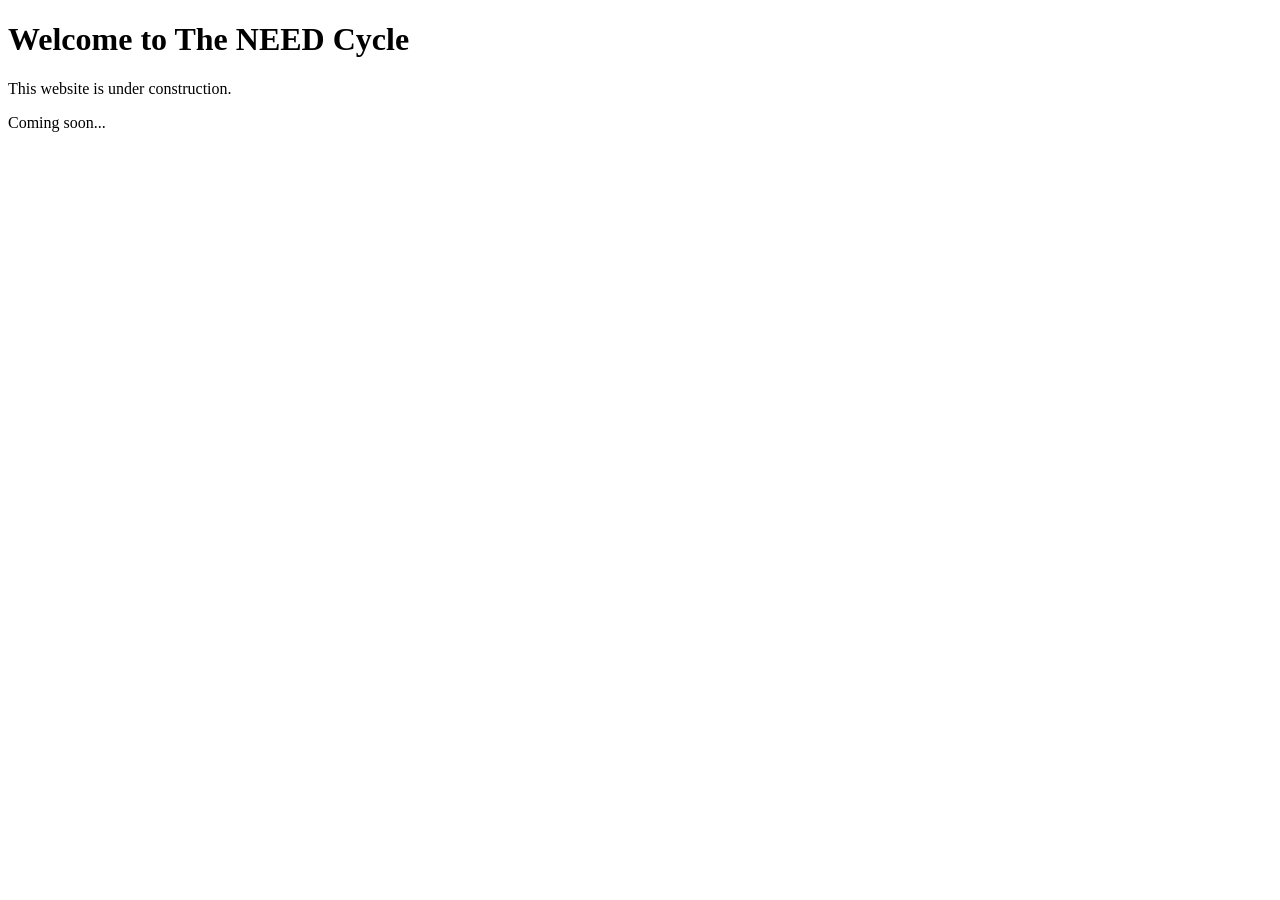
==== index.html @ a653f2eb "Create index.html" ====
<!DOCTYPE html>
<html lang="en">
<head>
    <meta charset="UTF-8">
    <meta name="viewport" content="width=device-width, initial-scale=1.0">
    <title>The NEED Cycle</title>
</head>

<body>

<h1>Welcome to The NEED Cycle</h1>

<p>This website is under construction.</p>

<p>Coming soon...</p>

</body>
</html>
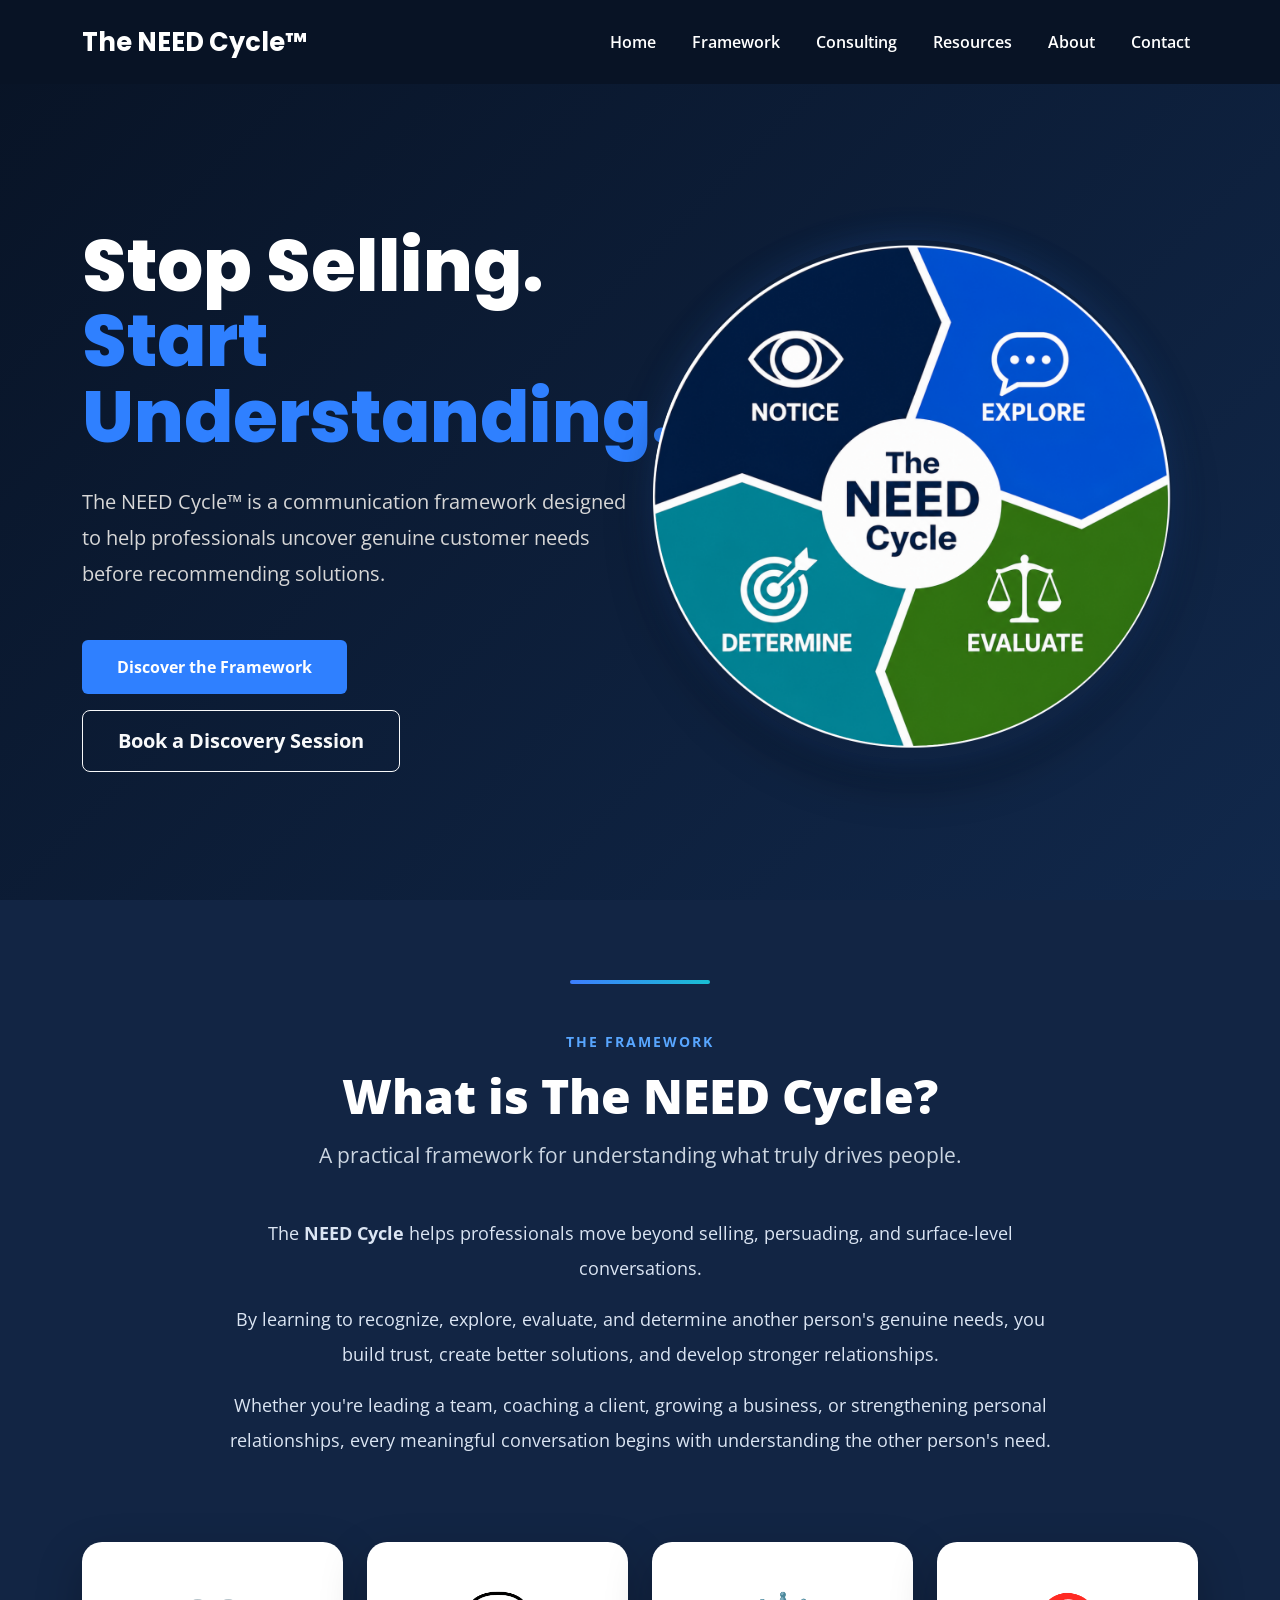
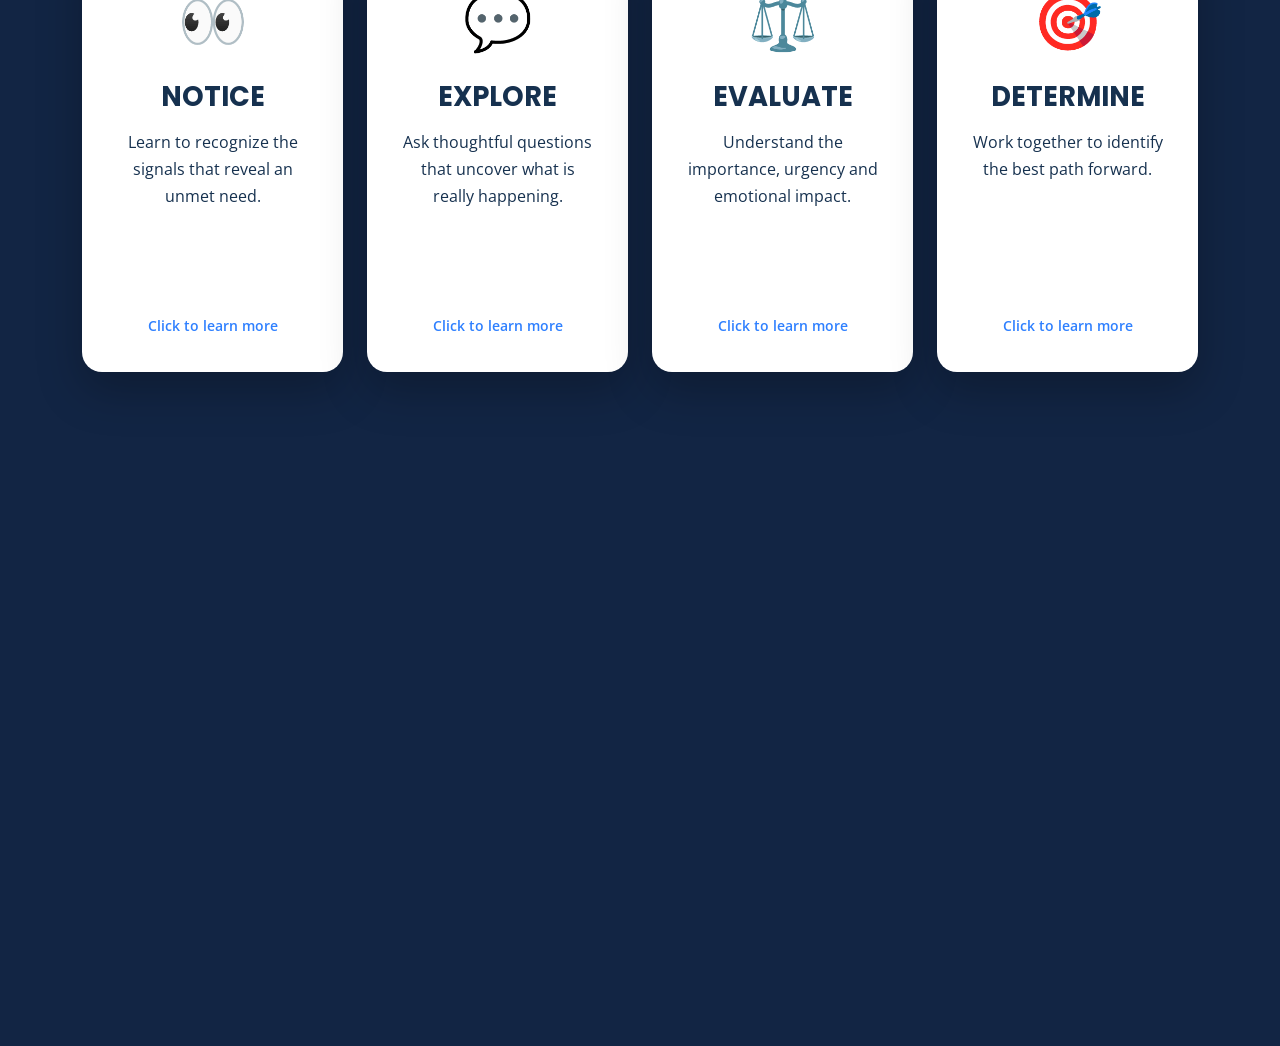
==== commit 034b8a94: "Added interactive NEED Cycle learning cards" ====
--- a/index.html
+++ b/index.html
@@ -1,18 +1,492 @@
 <!DOCTYPE html>
 <html lang="en">
+
 <head>
+
     <meta charset="UTF-8">
     <meta name="viewport" content="width=device-width, initial-scale=1.0">
-    <title>The NEED Cycle</title>
+
+    <title>The NEED Cycle™</title>
+
+    <!-- Bootstrap -->
+    <link href="https://cdn.jsdelivr.net/npm/bootstrap@5.3.7/dist/css/bootstrap.min.css" rel="stylesheet">
+
+    <!-- Google Fonts -->
+    <link href="https://fonts.googleapis.com/css2?family=Poppins:wght@300;400;600;700;800&family=Open+Sans:wght@300;400;600&display=swap" rel="stylesheet">
+
+    <!-- Custom CSS -->
+    <link rel="stylesheet" href="styles.css">
+
 </head>
 
 <body>
 
-<h1>Welcome to The NEED Cycle</h1>
-
-<p>This website is under construction.</p>
-
-<p>Coming soon...</p>
+<!-- ===========================
+     Navigation
+=========================== -->
+
+<nav class="navbar navbar-expand-lg navbar-dark fixed-top">
+
+    <div class="container">
+
+        <a class="navbar-brand fw-bold" href="#">
+            The NEED Cycle™
+        </a>
+
+        <button class="navbar-toggler" type="button"
+                data-bs-toggle="collapse"
+                data-bs-target="#navbar">
+
+            <span class="navbar-toggler-icon"></span>
+
+        </button>
+
+        <div class="collapse navbar-collapse" id="navbar">
+
+            <ul class="navbar-nav ms-auto">
+
+                <li class="nav-item">
+                    <a class="nav-link active" href="#">Home</a>
+                </li>
+
+                <li class="nav-item">
+                    <a class="nav-link" href="#">Framework</a>
+                </li>
+
+                <li class="nav-item">
+                    <a class="nav-link" href="#">Consulting</a>
+                </li>
+
+                <li class="nav-item">
+                    <a class="nav-link" href="#">Resources</a>
+                </li>
+
+                <li class="nav-item">
+                    <a class="nav-link" href="#">About</a>
+                </li>
+
+                <li class="nav-item">
+                    <a class="nav-link" href="#">Contact</a>
+                </li>
+
+            </ul>
+
+        </div>
+
+    </div>
+
+</nav>
+
+<!-- ===========================
+     Hero Section
+=========================== -->
+
+<section class="hero">
+
+<div class="container">
+
+<div class="row align-items-center">
+
+<div class="col-lg-6">
+
+<h1>
+
+Stop Selling.<br>
+
+<span>Start Understanding.</span>
+
+</h1>
+
+<p>
+
+The NEED Cycle™ is a communication framework designed to help professionals uncover genuine customer needs before recommending solutions.
+
+</p>
+
+<div class="mt-5 d-flex flex-wrap gap-3">
+
+<a href="#about-framework" class="btn btn-primary">
+    Discover the Framework
+</a>
+
+<a href="#" class="btn btn-outline-light btn-lg">
+
+Book a Discovery Session
+
+</a>
+
+</div>
+
+</div>
+
+<div class="col-lg-6 text-center">
+
+    <img
+        src="images/need-cycle-wheel.png"
+        alt="The NEED Cycle Framework"
+        class="img-fluid hero-wheel">
+
+</div>
+
+</div>
+
+</div>
+
+</section>
+
+<!-- ==========================
+     WHAT IS THE NEED CYCLE
+===========================-->
+
+<section id="about-framework">
+
+    <div class="container">
+
+        <div class="section-divider"></div>
+
+        <div class="section-heading">
+
+            <span class="section-tag">
+                THE FRAMEWORK
+            </span>
+
+            <h2>
+                What is The NEED Cycle?
+            </h2>
+
+            <p class="section-subtitle">
+                A practical framework for understanding what truly drives people.
+            </p>
+
+        </div>
+
+        <div class="framework-intro">
+
+            <p>
+
+                The <strong>NEED Cycle</strong> helps professionals move beyond
+                selling, persuading, and surface-level conversations.
+
+            </p>
+
+            <p>
+
+                By learning to recognize, explore, evaluate, and determine
+                another person's genuine needs, you build trust, create better
+                solutions, and develop stronger relationships.
+
+            </p>
+
+            <p>
+
+                Whether you're leading a team, coaching a client, growing a
+                business, or strengthening personal relationships, every
+                meaningful conversation begins with understanding the other
+                person's need.
+
+            </p>
+
+        </div>
+
+        <div class="row g-4 mt-2 justify-content-center">
+
+    <div class="col-md-6 col-xl-3">
+
+        <div class="flip-card" tabindex="0">
+
+            <div class="flip-card-inner">
+
+                <div class="flip-card-front">
+
+                    <div class="need-icon">
+                        👀
+                    </div>
+
+                    <h3>NOTICE</h3>
+
+                    <p>
+                        Learn to recognize the signals that reveal an unmet need.
+                    </p>
+
+                    <span class="flip-hint">
+                        Click to learn more
+                    </span>
+
+                </div>
+
+                <div class="flip-card-back">
+
+                    <h3>NOTICE</h3>
+
+                    <p class="mini-title">
+                        Purpose
+                    </p>
+
+                    <p>
+                        Recognize that a genuine need exists before attempting to solve anything.
+                    </p>
+
+                    <ul>
+
+                        <li>Listen for emotion</li>
+
+                        <li>Watch body language</li>
+
+                        <li>Notice repeated concerns</li>
+
+                        <li>Pay attention to hesitation</li>
+
+                    </ul>
+
+                    <p class="quote">
+
+                        "The first need you hear isn't always the real need."
+
+                    </p>
+
+                </div>
+
+            </div>
+
+        </div>
+
+    </div>
+
+
+
+    <div class="col-md-6 col-xl-3">
+
+        <div class="flip-card" tabindex="0">
+
+            <div class="flip-card-inner">
+
+                <div class="flip-card-front">
+
+                    <div class="need-icon">
+                        💬
+                    </div>
+
+                    <h3>EXPLORE</h3>
+
+                    <p>
+                        Ask thoughtful questions that uncover what is really happening.
+                    </p>
+
+                    <span class="flip-hint">
+
+                        Click to learn more
+
+                    </span>
+
+                </div>
+
+                <div class="flip-card-back">
+
+                    <h3>EXPLORE</h3>
+
+                    <p class="mini-title">
+
+                        Purpose
+
+                    </p>
+
+                    <p>
+
+                        Discover the real story before offering solutions.
+
+                    </p>
+
+                    <ul>
+
+                        <li>Ask open questions</li>
+
+                        <li>Listen more than you speak</li>
+
+                        <li>Stay curious</li>
+
+                        <li>Avoid assumptions</li>
+
+                    </ul>
+
+                </div>
+
+            </div>
+
+        </div>
+
+    </div>
+
+
+
+    <div class="col-md-6 col-xl-3">
+
+        <div class="flip-card" tabindex="0">
+
+            <div class="flip-card-inner">
+
+                <div class="flip-card-front">
+
+                    <div class="need-icon">
+
+                        ⚖️
+
+                    </div>
+
+                    <h3>EVALUATE</h3>
+
+                    <p>
+
+                        Understand the importance, urgency and emotional impact.
+
+                    </p>
+
+                    <span class="flip-hint">
+
+                        Click to learn more
+
+                    </span>
+
+                </div>
+
+                <div class="flip-card-back">
+
+                    <h3>EVALUATE</h3>
+
+                    <p class="mini-title">
+
+                        Purpose
+
+                    </p>
+
+                    <p>
+
+                        Measure what truly matters before moving forward.
+
+                    </p>
+
+                    <ul>
+
+                        <li>How important is it?</li>
+
+                        <li>What's the cost?</li>
+
+                        <li>Who is affected?</li>
+
+                        <li>What emotions exist?</li>
+
+                    </ul>
+
+                </div>
+
+            </div>
+
+        </div>
+
+    </div>
+
+
+
+    <div class="col-md-6 col-xl-3">
+
+        <div class="flip-card" tabindex="0">
+
+            <div class="flip-card-inner">
+
+                <div class="flip-card-front">
+
+                    <div class="need-icon">
+
+                        🎯
+
+                    </div>
+
+                    <h3>DETERMINE</h3>
+
+                    <p>
+
+                        Work together to identify the best path forward.
+
+                    </p>
+
+                    <span class="flip-hint">
+
+                        Click to learn more
+
+                    </span>
+
+                </div>
+
+                <div class="flip-card-back">
+
+                    <h3>DETERMINE</h3>
+
+                    <p class="mini-title">
+
+                        Purpose
+
+                    </p>
+
+                    <p>
+
+                        Agree on meaningful action together.
+
+                    </p>
+
+                    <ul>
+
+                        <li>Choose the best solution</li>
+
+                        <li>Create a plan</li>
+
+                        <li>Remove barriers</li>
+
+                        <li>Commit to action</li>
+
+                    </ul>
+
+                </div>
+
+            </div>
+
+        </div>
+
+    </div>
+
+        </div> <!-- End row -->
+
+<div id="lesson-complete" class="lesson-complete">
+
+    <div class="completion-icon">
+        🎉
+    </div>
+
+    <h3>Congratulations!</h3>
+
+    <p>
+        You've just completed your first lesson in
+        <strong>The NEED Cycle™.</strong>
+    </p>
+
+    <p>
+        Understanding another person's genuine needs is the
+        foundation of stronger leadership, better sales,
+        deeper coaching, and healthier relationships.
+    </p>
+
+    <a href="#" class="btn btn-primary btn-lg mt-3">
+        Continue Your Journey →
+    </a>
+
+</div>
+
+</div> <!-- End container -->
+
+</section>
+
+<script src="https://cdn.jsdelivr.net/npm/bootstrap@5.3.7/dist/js/bootstrap.bundle.min.js"></script>
+
+<script src="script.js"></script>
 
 </body>
-</html>
+
+</html>
--- a/styles.css
+++ b/styles.css
@@ -0,0 +1,557 @@
+/* ==========================
+   GENERAL
+========================== */
+
+body{
+
+    margin:0;
+
+    font-family:'Open Sans',sans-serif;
+
+    background:#081325;
+
+    color:white;
+
+}
+
+/* ==========================
+   NAVIGATION
+========================== */
+
+.navbar{
+
+    background:#081325;
+
+    padding:18px 0;
+
+}
+
+.navbar-brand{
+
+    font-family:'Poppins',sans-serif;
+
+    font-size:1.6rem;
+
+    font-weight:700;
+
+}
+
+.nav-link{
+
+    color:white !important;
+
+    margin-left:20px;
+
+    font-weight:600;
+
+}
+
+.nav-link:hover{
+
+    color:#2F80FF !important;
+
+}
+
+/* ==========================
+   HERO
+========================== */
+
+.hero{
+
+    min-height:100vh;
+
+    display:flex;
+
+    align-items:center;
+
+    background:linear-gradient(135deg,#081325,#11284B);
+
+    padding-top:100px;
+
+}
+
+.hero h1{
+
+    font-family:'Poppins',sans-serif;
+
+    font-size:4.5rem;
+
+    font-weight:800;
+
+    line-height:1.05;
+
+    margin-bottom:30px;
+
+}
+
+.hero span{
+
+    color:#2F80FF;
+
+}
+
+.hero p{
+
+    color:#d7d7d7;
+
+    font-size:1.25rem;
+
+    line-height:1.8;
+
+}
+
+.btn-primary{
+
+    background:#2F80FF;
+
+    border:none;
+
+    padding:15px 35px;
+
+    font-weight:700;
+
+}
+
+.btn-primary:hover{
+
+    background:#1E6CE5;
+
+}
+
+.btn-outline-light{
+
+    padding:15px 35px;
+
+    font-weight:700;
+
+}
+
+.cycle-placeholder{
+
+    border:2px dashed rgba(255,255,255,.3);
+
+    border-radius:20px;
+
+    padding:80px 40px;
+
+}
+
+.cycle-placeholder h2{
+
+    font-family:'Poppins',sans-serif;
+
+    font-weight:700;
+
+}
+
+/* ==========================
+   HERO IMAGE
+========================== */
+
+.hero-wheel{
+    max-width:520px;
+    width:100%;
+    display:block;
+    border-radius:50%;
+    padding:0;
+    background:transparent;
+    box-shadow:
+        0 0 35px rgba(47,128,255,.20),
+        0 20px 45px rgba(0,0,0,.35);
+    transition:all .35s ease;
+}
+
+.hero-wheel:hover{
+
+    transform:translateY(-8px) scale(1.02);
+
+    box-shadow:
+        0 0 55px rgba(47,128,255,.45),
+        0 35px 80px rgba(0,0,0,.55);
+
+}
+
+/*=================================================
+    WHAT IS THE NEED CYCLE
+==================================================*/
+
+#about-framework{
+
+    background:#122544;
+
+    padding:80px 0 100px;
+
+    color:white;
+
+}
+
+.section-divider{
+
+    width:140px;
+
+    height:4px;
+
+    background:linear-gradient(90deg,#3d7eff,#19bfd3);
+
+    border-radius:10px;
+
+    margin:0 auto 45px;
+
+}
+
+.section-heading{
+
+    text-align:center;
+
+    margin-bottom:45px;
+
+}
+
+.section-tag{
+
+    display:inline-block;
+
+    color:#58a6ff;
+
+    font-weight:700;
+
+    letter-spacing:2px;
+
+    font-size:.85rem;
+
+    margin-bottom:15px;
+
+}
+
+.section-heading h2{
+
+    font-size:3rem;
+
+    font-weight:800;
+
+    margin-bottom:15px;
+
+}
+
+.section-subtitle{
+
+    font-size:1.3rem;
+
+    color:#cbd5e1;
+
+}
+
+.framework-intro{
+
+    max-width:850px;
+
+    margin:0 auto 60px;
+
+    text-align:center;
+
+}
+
+.framework-intro p{
+
+    color:#dbe5f3;
+
+    font-size:1.15rem;
+
+    line-height:1.9;
+
+}
+
+/* ==========================
+   FLIP CARDS
+========================== */
+
+.flip-card{
+
+    perspective:1200px;
+
+    height:430px;
+
+    cursor:pointer;
+
+}
+
+.flip-card-inner{
+
+    position:relative;
+
+    width:100%;
+
+    height:100%;
+
+    transition:transform .7s;
+
+    transform-style:preserve-3d;
+
+}
+
+.flip-card.flipped .flip-card-inner{
+
+    transform:rotateY(180deg);
+
+}
+
+.flip-card-front,
+.flip-card-back{
+
+    position:absolute;
+
+    width:100%;
+
+    height:100%;
+
+    border-radius:20px;
+
+    padding:35px;
+
+    backface-visibility:hidden;
+
+    -webkit-backface-visibility:hidden;
+
+    display:flex;
+
+    flex-direction:column;
+
+    justify-content:center;
+
+    align-items:center;
+
+    text-align:center;
+
+    box-shadow:0 18px 45px rgba(0,0,0,.25);
+
+}
+
+.flip-card-front{
+
+    background:white;
+
+    color:#16314f;
+
+}
+
+.flip-card-back{
+
+    background:linear-gradient(135deg,#1c4da1,#2F80FF);
+
+    color:white;
+
+    transform:rotateY(180deg);
+
+}
+
+.need-icon{
+
+    font-size:3.5rem;
+
+    margin-bottom:20px;
+
+}
+
+.flip-card h3{
+
+    font-family:'Poppins',sans-serif;
+
+    font-size:1.7rem;
+
+    font-weight:700;
+
+    margin-bottom:15px;
+
+}
+
+.flip-card p{
+
+    line-height:1.7;
+
+}
+
+.flip-hint{
+
+    margin-top:auto;
+
+    padding-top:25px;
+
+    font-size:.9rem;
+
+    font-weight:600;
+
+    color:#2F80FF;
+
+}
+
+.flip-card-back .flip-hint{
+
+    color:white;
+
+}
+
+.mini-title{
+
+    text-transform:uppercase;
+
+    letter-spacing:2px;
+
+    font-size:.8rem;
+
+    font-weight:700;
+
+    opacity:.8;
+
+    margin-bottom:8px;
+
+}
+
+.flip-card-back ul{
+
+    text-align:left;
+
+    margin:20px 0;
+
+    padding-left:20px;
+
+}
+
+.flip-card-back li{
+
+    margin-bottom:10px;
+
+}
+
+.quote{
+
+    margin-top:auto;
+
+    font-style:italic;
+
+    opacity:.9;
+
+    border-top:1px solid rgba(255,255,255,.3);
+
+    padding-top:18px;
+
+}
+
+.flip-card:hover{
+
+    transform:translateY(-8px);
+
+    transition:.25s;
+
+}
+
+.flip-card:focus-visible{
+
+    outline:3px solid #58a6ff;
+
+    outline-offset:6px;
+
+}
+
+@media (max-width:991px){
+
+    .flip-card{
+
+        height:470px;
+
+    }
+
+}
+
+@media (max-width:767px){
+
+    .flip-card{
+
+        height:500px;
+
+    }
+
+}
+
+/*=================================================
+    LESSON COMPLETE PANEL
+==================================================*/
+
+.lesson-complete{
+
+    max-width:900px;
+
+    margin:70px auto 0;
+
+    padding:55px;
+
+    border-radius:24px;
+
+    text-align:center;
+
+    background:linear-gradient(135deg,#12305d,#2F80FF);
+
+    box-shadow:0 25px 60px rgba(0,0,0,.35);
+
+    opacity:0;
+
+    transform:translateY(40px);
+
+    transition:all .6s ease;
+
+    pointer-events:none;
+
+}
+
+.lesson-complete.show{
+
+    opacity:1;
+
+    transform:translateY(0);
+
+    pointer-events:auto;
+
+}
+
+.completion-icon{
+
+    font-size:4rem;
+
+    margin-bottom:20px;
+
+}
+
+.lesson-complete h3{
+
+    font-family:'Poppins',sans-serif;
+
+    font-size:2.3rem;
+
+    font-weight:700;
+
+    margin-bottom:20px;
+
+}
+
+.lesson-complete p{
+
+    color:#eef4ff;
+
+    font-size:1.15rem;
+
+    line-height:1.8;
+
+    max-width:650px;
+
+    margin:0 auto 18px;
+
+}
+
+.lesson-complete .btn{
+
+    margin-top:25px;
+
+    padding:16px 40px;
+
+    font-weight:700;
+
+}
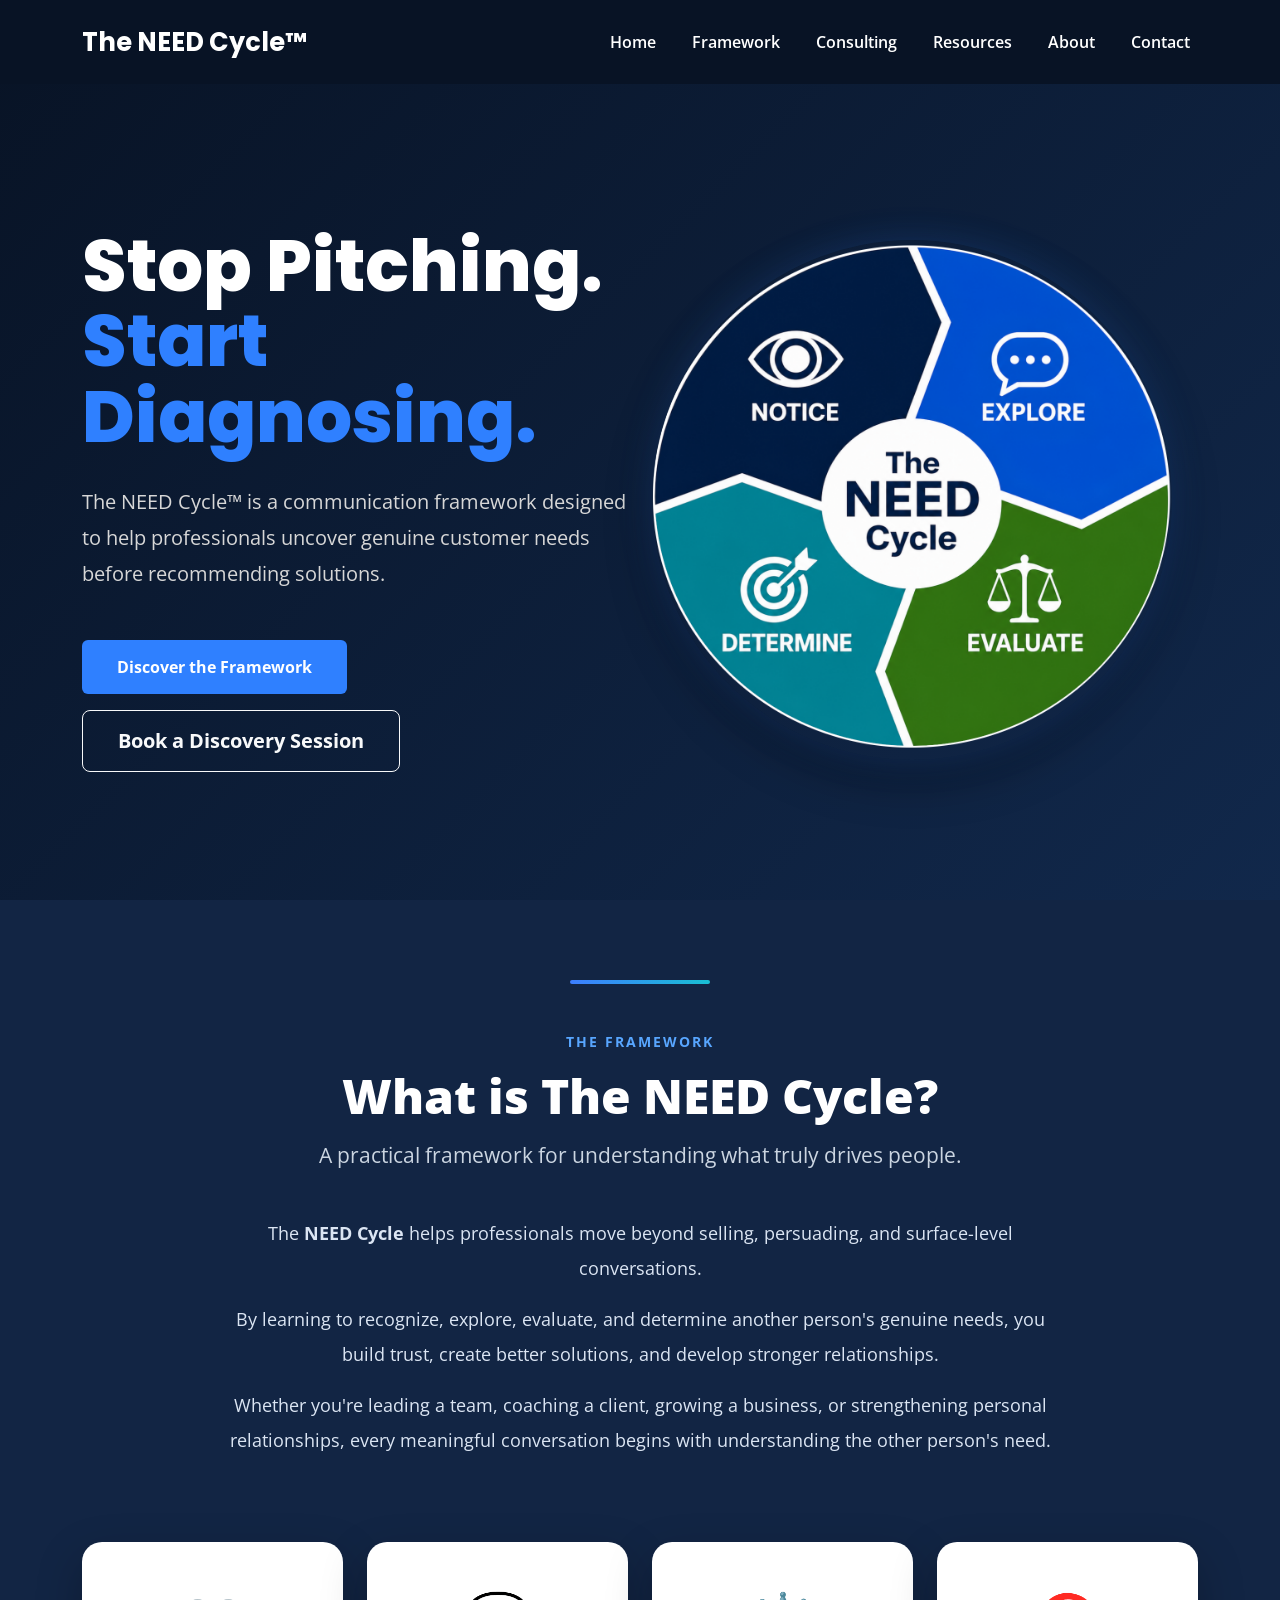
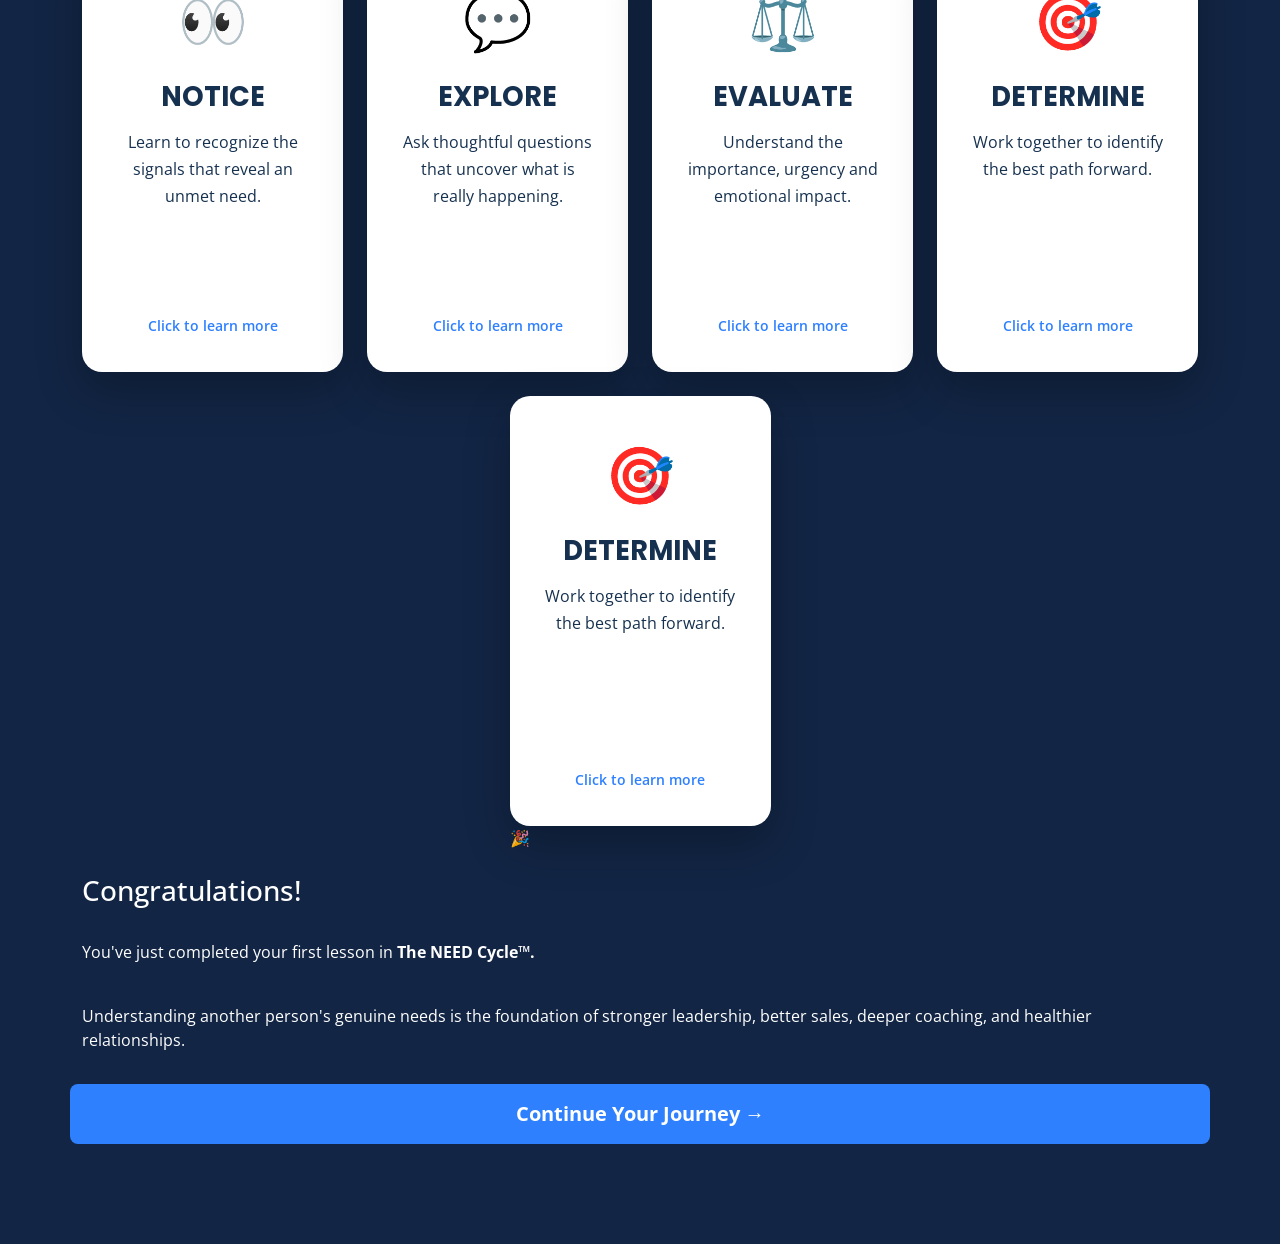
==== commit cd4b0f26: "Update homepage headline and improve flip card layout" ====
--- a/index.html
+++ b/index.html
@@ -91,9 +91,9 @@
 
 <h1>
 
-Stop Selling.<br>
-
-<span>Start Understanding.</span>
+Stop Pitching.<br>
+
+<span>Start Diagnosing.</span>
 
 </h1>
 
@@ -452,11 +452,72 @@
 
     </div>
 
-        </div> <!-- End row -->
-
-<div id="lesson-complete" class="lesson-complete">
-
-    <div class="completion-icon">
+
+
+    <div class="col-md-6 col-xl-3">
+
+        <div class="flip-card" tabindex="0">
+
+            <div class="flip-card-inner">
+
+                <div class="flip-card-front">
+
+                    <div class="need-icon">
+
+                        🎯
+
+                    </div>
+
+                    <h3>DETERMINE</h3>
+
+                    <p>
+
+                        Work together to identify the best path forward.
+
+                    </p>
+
+                    <span class="flip-hint">
+
+                        Click to learn more
+
+                    </span>
+
+                </div>
+
+                <div class="flip-card-back">
+
+                    <h3>DETERMINE</h3>
+
+                    <p class="mini-title">
+
+                        Purpose
+
+                    </p>
+
+                    <p>
+
+                        Agree on meaningful action together.
+
+                    </p>
+
+                    <ul>
+
+                        <li>Choose the best solution</li>
+
+                        <li>Create a plan</li>
+
+                        <li>Remove barriers</li>
+
+                        <li>Commit to action</li>
+
+                    </ul>
+
+                </div>
+
+            </div>
+
+        </div>
+
         🎉
     </div>
 
--- a/styles.css
+++ b/styles.css
@@ -342,6 +342,12 @@
 
     transform:rotateY(180deg);
 
+    justify-content:flex-start;
+
+    align-items:flex-start;
+
+    text-align:left;
+
 }
 
 .need-icon{
@@ -396,43 +402,67 @@
 
     letter-spacing:2px;
 
-    font-size:.8rem;
+    font-size:.75rem;
 
     font-weight:700;
 
     opacity:.8;
 
+    margin-bottom:4px;
+
+}
+
+.flip-card-back ul{
+
+    margin:12px 0;
+
+    padding-left:18px;
+
+}
+
+.flip-card-back li{
+
     margin-bottom:8px;
 
-}
-
-.flip-card-back ul{
-
-    text-align:left;
-
-    margin:20px 0;
-
-    padding-left:20px;
-
-}
-
-.flip-card-back li{
-
-    margin-bottom:10px;
+    line-height:1.5;
 
 }
 
 .quote{
 
-    margin-top:auto;
+    margin-top:12px;
 
     font-style:italic;
 
+    font-size:.95rem;
+
+    line-height:1.4;
+
     opacity:.9;
 
     border-top:1px solid rgba(255,255,255,.3);
 
-    padding-top:18px;
+    padding-top:12px;
+
+}
+
+.flip-card-back::-webkit-scrollbar{
+
+    width:6px;
+
+}
+
+.flip-card-back::-webkit-scrollbar-thumb{
+
+    background:rgba(255,255,255,.35);
+
+    border-radius:10px;
+
+}
+
+.flip-card-back::-webkit-scrollbar-track{
+
+    background:transparent;
 
 }
 
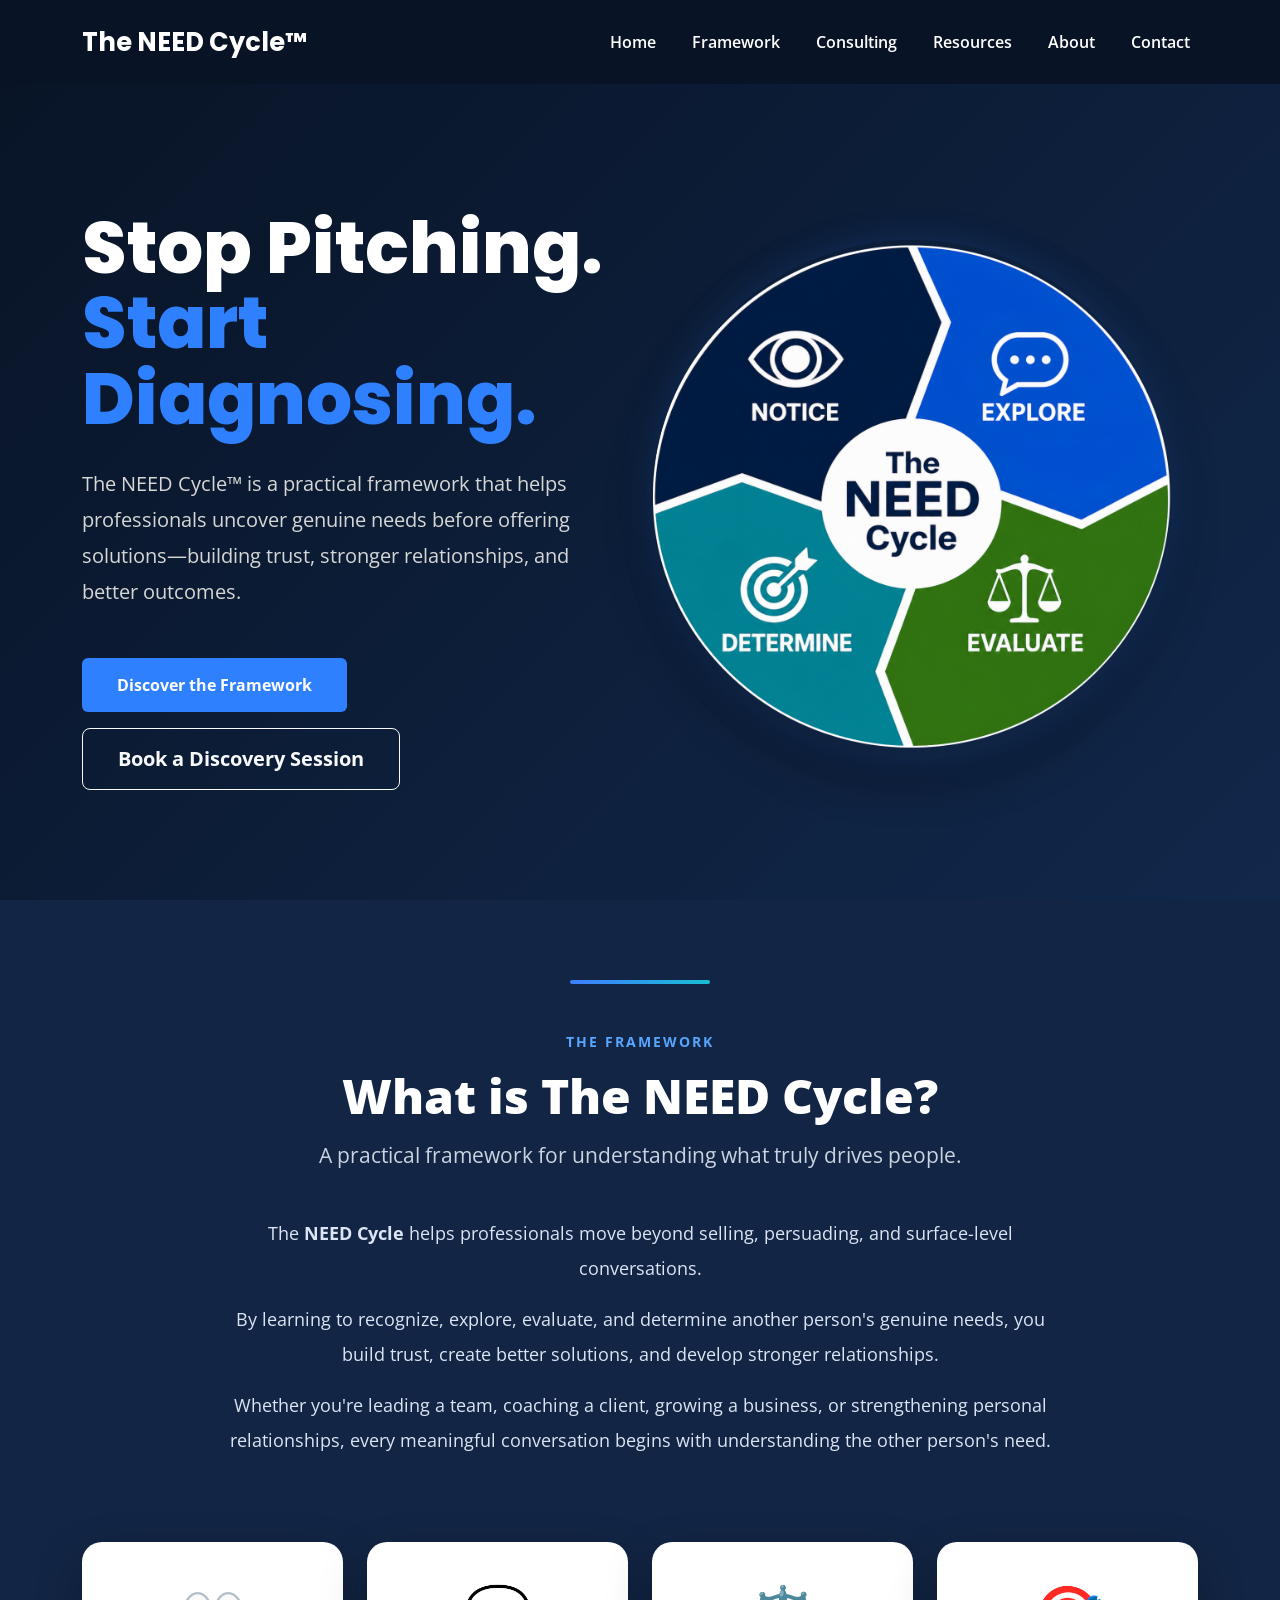
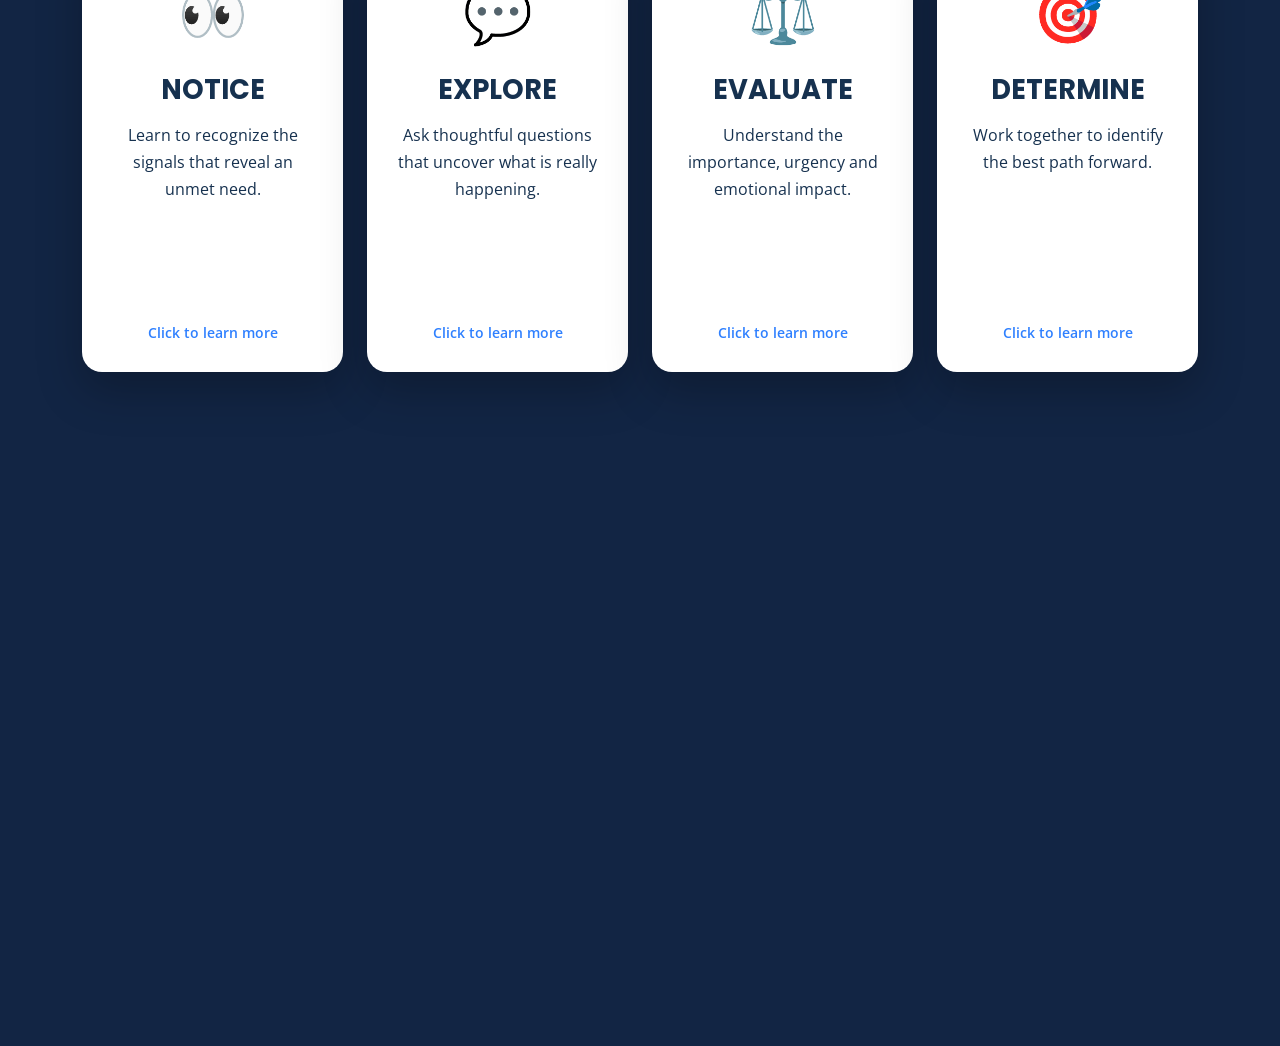
==== commit d6b44e33: "Fix lesson completion panel and homepage improvements" ====
--- a/index.html
+++ b/index.html
@@ -99,7 +99,7 @@
 
 <p>
 
-The NEED Cycle™ is a communication framework designed to help professionals uncover genuine customer needs before recommending solutions.
+The NEED Cycle™ is a practical framework that helps professionals uncover genuine needs before offering solutions—building trust, stronger relationships, and better outcomes.
 
 </p>
 
@@ -454,70 +454,9 @@
 
 
 
-    <div class="col-md-6 col-xl-3">
-
-        <div class="flip-card" tabindex="0">
-
-            <div class="flip-card-inner">
-
-                <div class="flip-card-front">
-
-                    <div class="need-icon">
-
-                        🎯
-
-                    </div>
-
-                    <h3>DETERMINE</h3>
-
-                    <p>
-
-                        Work together to identify the best path forward.
-
-                    </p>
-
-                    <span class="flip-hint">
-
-                        Click to learn more
-
-                    </span>
-
-                </div>
-
-                <div class="flip-card-back">
-
-                    <h3>DETERMINE</h3>
-
-                    <p class="mini-title">
-
-                        Purpose
-
-                    </p>
-
-                    <p>
-
-                        Agree on meaningful action together.
-
-                    </p>
-
-                    <ul>
-
-                        <li>Choose the best solution</li>
-
-                        <li>Create a plan</li>
-
-                        <li>Remove barriers</li>
-
-                        <li>Commit to action</li>
-
-                    </ul>
-
-                </div>
-
-            </div>
-
-        </div>
-
+    <div id="lesson-complete" class="lesson-complete">
+
+    <div class="completion-icon">
         🎉
     </div>
 
@@ -540,6 +479,10 @@
 
 </div>
 
+</div>
+
+</div>
+
 </div> <!-- End container -->
 
 </section>
--- a/styles.css
+++ b/styles.css
@@ -306,7 +306,7 @@
 
     border-radius:20px;
 
-    padding:35px;
+    padding:28px;
 
     backface-visibility:hidden;
 
@@ -443,26 +443,6 @@
     border-top:1px solid rgba(255,255,255,.3);
 
     padding-top:12px;
-
-}
-
-.flip-card-back::-webkit-scrollbar{
-
-    width:6px;
-
-}
-
-.flip-card-back::-webkit-scrollbar-thumb{
-
-    background:rgba(255,255,255,.35);
-
-    border-radius:10px;
-
-}
-
-.flip-card-back::-webkit-scrollbar-track{
-
-    background:transparent;
 
 }
 
